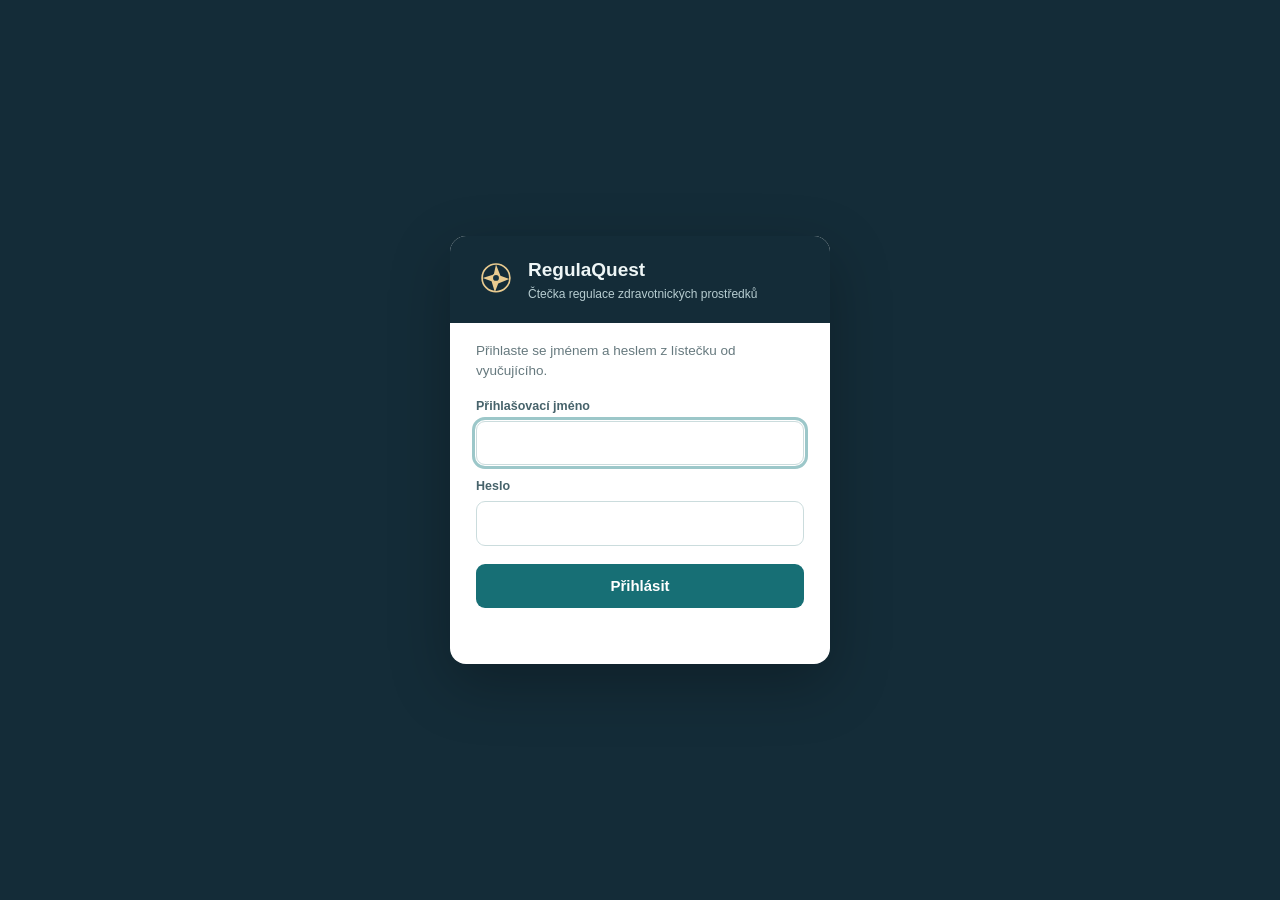
==== web/ctecka/index.html @ 38699feb "0.32.0: upozornění na telefonu, Pokrytí pro celou oblast Co-Authored-By: Claude Opus 5.5 <noreply@an" ====
<!doctype html>
<html lang="cs">
<head>
<meta charset="utf-8">
<meta name="viewport" content="width=device-width,initial-scale=1">
<meta name="robots" content="noindex">
<title>RegulaQuest · Čtečka regulace zdravotnických prostředků</title>
<link rel="icon" href="data:image/svg+xml,%3Csvg xmlns='http://www.w3.org/2000/svg' viewBox='0 0 36 36'%3E%3Crect width='36' height='36' rx='9' fill='%23142c38'/%3E%3Cpath d='M18 6L21.5 15L30 18L21 21.5L18 30L15 21.5L6 18L15 15Z' fill='%23E9CB90'/%3E%3C/svg%3E">
<link rel="stylesheet" href="sdilene/prihlaseni.css">
<link rel="stylesheet" href="sdilene/anotace.css?v=0.32.0">
<link rel="stylesheet" href="sdilene/snimky.css?v=0.32.0">
<link rel="stylesheet" href="reader.css?v=0.32.0">
</head>
<body>
<div id="app"><div class="rq-login"></div></div>

<template id="readerTpl">
<header class="top">
 <a class="brand" href="#/" aria-label="RegulaQuest – přehled">
  <svg width="30" height="30" viewBox="0 0 36 36" fill="none" aria-hidden="true"><circle cx="18" cy="17" r="12.5" stroke="#E9CB90" stroke-width="1.5"/><path d="M18 5L22 15L30 18L20 22L17 30L14 20L6 17L16 14Z" fill="#E9CB90"/><circle cx="18" cy="17" r="3.3" fill="#153240" stroke="#E9CB90" stroke-width="1.3"/></svg>
  <span><strong>RegulaQuest</strong><small>Čtečka regulace zdravotnických prostředků</small></span>
 </a>
 <form class="top-search" id="searchForm" role="search"><label class="sr" for="search">Hledat</label>
  <svg width="18" height="18" viewBox="0 0 24 24" fill="none" stroke="currentColor" stroke-width="2" stroke-linecap="round" stroke-linejoin="round" aria-hidden="true"><circle cx="11" cy="11" r="7"/><path d="m20 20-3.5-3.5"/></svg>
  <input id="search" type="search" placeholder="Hledat v textech a výkladech…" autocomplete="off"></form>
 <span class="user" id="userName"></span>
 <button class="top-btn" id="helpBtn" type="button" aria-expanded="false" title="Jak čtečka funguje">? Nápověda</button>
 <button class="top-btn" id="logoutBtn" type="button">Odhlásit</button>
</header>
<div class="draft-banner hidden" id="draftBanner" role="note">Pracovní náhled ze Studia: obsahuje i neověřené texty a neschválené návrhy. Není určeno studentům.</div>
<div class="mobile-note" id="mobileNote" role="note"><span><strong>Čtečka je určená hlavně pro počítač.</strong> Na telefonu funguje, ale texty se souvislostmi, tabulky a prezentace se lépe čtou na větší obrazovce.</span><button type="button" id="mobileOk">Rozumím</button></div>
<div class="layout" id="layout">
 <nav class="panel nav" id="panelNav" aria-label="Navigace">
  <div class="appnav">
   <a class="navb" title="Přehled" data-nav="home" href="#/"><svg width="18" height="18" viewBox="0 0 24 24" fill="none" stroke="currentColor" stroke-width="2" stroke-linecap="round" stroke-linejoin="round" aria-hidden="true"><path d="M3 11 12 4l9 7v9a1 1 0 0 1-1 1h-5v-6H9v6H4a1 1 0 0 1-1-1z"/></svg><span class="lbl">Přehled</span></a>
   <a class="navb" title="Dokumenty" data-nav="docs" href="#/dokumenty"><svg width="18" height="18" viewBox="0 0 24 24" fill="none" stroke="currentColor" stroke-width="2" stroke-linecap="round" stroke-linejoin="round" aria-hidden="true"><path d="M2 4h7a3 3 0 0 1 3 3v13a2 2 0 0 0-2-2H2zM22 4h-7a3 3 0 0 0-3 3v13a2 2 0 0 1 2-2h8z"/></svg><span class="lbl">Dokumenty</span></a>
   <a class="navb" title="Najít předpisy" data-nav="finder" href="#/najit"><svg width="18" height="18" viewBox="0 0 24 24" fill="none" stroke="currentColor" stroke-width="2" stroke-linecap="round" stroke-linejoin="round" aria-hidden="true"><circle cx="12" cy="12" r="9"/><path d="m15.5 8.5-2 5-5 2 2-5z"/></svg><span class="lbl">Najít předpisy</span></a>
   <a class="navb" title="Prezentace" data-nav="prlist" href="#/prezentace"><svg width="18" height="18" viewBox="0 0 24 24" fill="none" stroke="currentColor" stroke-width="2" stroke-linecap="round" stroke-linejoin="round" aria-hidden="true"><rect x="3" y="4" width="18" height="12" rx="1.5"/><path d="M12 16v4M8 20h8"/></svg><span class="lbl">Prezentace</span></a>
   <a class="navb" title="Trasy" data-nav="paths" href="#/trasy"><svg width="18" height="18" viewBox="0 0 24 24" fill="none" stroke="currentColor" stroke-width="2" stroke-linecap="round" stroke-linejoin="round" aria-hidden="true"><circle cx="6" cy="19" r="2"/><circle cx="18" cy="5" r="2"/><path d="M8 19h7a3 3 0 0 0 0-6H9a3 3 0 0 1 0-6h7"/></svg><span class="lbl">Trasy</span></a>
   <a class="navb" title="Řešené případy" data-nav="cases" href="#/pripady"><svg width="18" height="18" viewBox="0 0 24 24" fill="none" stroke="currentColor" stroke-width="2" stroke-linecap="round" stroke-linejoin="round" aria-hidden="true"><rect x="4" y="3" width="16" height="18" rx="2"/><path d="M8 8h8M8 12h5"/><path d="m9 16 2 2 4-4"/></svg><span class="lbl">Řešené případy</span></a>
   <a class="navb" title="Aktuality" data-nav="updates" href="#/aktuality"><svg width="18" height="18" viewBox="0 0 24 24" fill="none" stroke="currentColor" stroke-width="2" stroke-linecap="round" stroke-linejoin="round" aria-hidden="true"><path d="M4 5h13v14a2 2 0 0 0 2 2H6a2 2 0 0 1-2-2z"/><path d="M17 9h3v10a2 2 0 0 1-2 2M8 9h5M8 13h5M8 17h3"/></svg><span class="lbl">Aktuality</span><span class="cnt new" id="navUpd"></span></a>
   <a class="navb" title="Užitečné odkazy" data-nav="links" href="#/odkazy"><svg width="18" height="18" viewBox="0 0 24 24" fill="none" stroke="currentColor" stroke-width="2" stroke-linecap="round" stroke-linejoin="round" aria-hidden="true"><path d="M10 13a5 5 0 0 0 7.5.5l3-3a5 5 0 0 0-7-7l-1.7 1.7"/><path d="M14 11a5 5 0 0 0-7.5-.5l-3 3a5 5 0 0 0 7 7l1.7-1.7"/></svg><span class="lbl">Odkazy</span></a>
   <a class="navb" title="Pojmy" data-nav="terms" href="#/pojmy"><svg width="18" height="18" viewBox="0 0 24 24" fill="none" stroke="currentColor" stroke-width="2" stroke-linecap="round" stroke-linejoin="round" aria-hidden="true"><path d="M4 19.5A2.5 2.5 0 0 1 6.5 17H20V3H6.5A2.5 2.5 0 0 0 4 5.5z"/><path d="M8 7h8M8 11h6"/></svg><span class="lbl">Pojmy</span></a>
   <a class="navb" title="Záložky" data-nav="marks" href="#/zalozky"><svg width="18" height="18" viewBox="0 0 24 24" fill="none" stroke="currentColor" stroke-width="2" stroke-linecap="round" stroke-linejoin="round" aria-hidden="true"><path d="M6 3h12v18l-6-4-6 4z"/></svg><span class="lbl">Záložky</span><span class="cnt" id="navMarks"></span></a>
   <a class="navb" title="Co je nového" data-nav="news" href="#/novinky"><svg width="18" height="18" viewBox="0 0 24 24" fill="none" stroke="currentColor" stroke-width="2" stroke-linecap="round" stroke-linejoin="round" aria-hidden="true"><path d="M6 8a6 6 0 1 1 12 0c0 7 3 9 3 9H3s3-2 3-9"/><path d="M10 21a2 2 0 0 0 4 0"/></svg><span class="lbl">Co je nového</span><span class="cnt new hidden" id="navNews">nové</span></a>
   <div class="nav-k">Pomoc</div>
   <button class="navb" title="Značky a nápověda" type="button" id="navHelp"><svg width="18" height="18" viewBox="0 0 24 24" fill="none" stroke="currentColor" stroke-width="2" stroke-linecap="round" stroke-linejoin="round" aria-hidden="true"><circle cx="12" cy="12" r="9"/><path d="M9.5 9a2.5 2.5 0 1 1 3.5 2.3c-.6.3-1 .9-1 1.7M12 17h.01"/></svg><span class="lbl">Značky a nápověda</span></button>
   <div class="rail-tools">
    <button class="navb" type="button" id="railOutline" title="Zobrazit / skrýt osnovu"><svg width="18" height="18" viewBox="0 0 24 24" fill="none" stroke="currentColor" stroke-width="2" stroke-linecap="round" stroke-linejoin="round" aria-hidden="true"><path d="M8 6h13M8 12h13M8 18h13M3 6h.01M3 12h.01M3 18h.01"/></svg><span class="lbl">Osnova</span></button>
    <button class="navb" type="button" id="railOpen" title="Rozbalit navigaci s popisky" aria-expanded="false"><svg width="18" height="18" viewBox="0 0 24 24" fill="none" stroke="currentColor" stroke-width="2" stroke-linecap="round" stroke-linejoin="round" aria-hidden="true"><path d="m13 17 5-5-5-5M6 17l5-5-5-5"/></svg><span class="lbl">Sbalit navigaci</span></button>
   </div>
  </div>
 </nav>
 <aside class="panel outline" id="panelOutline" aria-label="Osnova dokumentu">
  <button type="button" class="ol-close" id="outlineClose" title="Skrýt osnovu" aria-label="Skrýt osnovu">«</button>
  <div class="nav-sub hidden" id="navDoc"></div>
  <div class="nav-sub hidden" id="navPath"></div>
 </aside>
 <main class="panel text" id="panelText" tabindex="-1"></main>
 <aside class="panel context" id="panelContext" aria-label="Souvislosti a výklad"></aside>
</div>
<nav class="tabbar" aria-label="Přepínání panelů">
 <button type="button" data-tab="nav">Menu</button>
 <button type="button" data-tab="text">Text</button>
 <button type="button" data-tab="context">Souvislosti <span class="tab-count" id="tabCount"></span></button>
</nav>
</template>

<script src="sdilene/supabase.js"></script>
<script src="sdilene/config.js"></script>
<script src="sdilene/prihlaseni.js"></script>
<script src="sdilene/anotace.js?v=0.32.0"></script>
<script src="sdilene/snimky.js?v=0.32.0"></script>
<script src="napoveda.js?v=0.32.0"></script>
<script src="reader.js?v=0.32.0"></script>
<script src="hledani.js?v=0.32.0"></script>
<script src="aktuality.js?v=0.32.0"></script>
<script src="pripady.js?v=0.32.0"></script>
<script src="odkazy.js?v=0.32.0"></script>
<script src="prezentace.js?v=0.32.0"></script>
</body>
</html>
---- web/ctecka/sdilene/prihlaseni.css ----
.rq-login{min-height:100vh;display:grid;place-items:center;background:#142c38;padding:20px;font-family:Inter,-apple-system,BlinkMacSystemFont,"Segoe UI",Roboto,sans-serif}
.rq-login-card{width:100%;max-width:380px;background:#fff;border-radius:16px;padding:28px 26px;box-shadow:0 20px 60px #0004;display:flex;flex-direction:column;gap:12px;color:#203843}
.rq-login-brand{display:flex;align-items:center;gap:12px;background:#142c38;margin:-28px -26px 6px;padding:20px 26px;border-radius:16px 16px 0 0;color:#eef6f6}
.rq-login-brand strong{display:block;font-size:19px}
.rq-login-brand span{display:block;font-size:12px;color:#b7cdd1}
.rq-login-sub{margin:0 0 4px;font-size:13.5px;color:#66797e}
.rq-login label{display:flex;flex-direction:column;gap:5px;font-size:12.5px;font-weight:700;color:#47636b}
.rq-login input{font:inherit;font-size:15px;font-weight:400;padding:10px 12px;border:1px solid #cbdcdd;border-radius:9px;color:#203843}
.rq-login input:focus{outline:3px solid #9cc7c9;outline-offset:1px}
.rq-login button{font:inherit;font-weight:700;margin-top:6px;padding:11px;border:0;border-radius:9px;background:#176f75;color:#fff;cursor:pointer}
.rq-login button:disabled{opacity:.6;cursor:wait}
.rq-login-msg{min-height:1.2em;margin:0;font-size:13px;color:#ab4848}
---- web/ctecka/sdilene/anotace.css ----
/* RegulaQuest – značky v textu (Studio i čtečka). Jedna barva pro poznámky, oranžová jen pro „pozor“. */
.rq-ico{display:inline-block;vertical-align:-3px;flex-shrink:0}
.rq-key{background:#fbedc6;box-shadow:0 0 0 1px #fbedc6;border-radius:2px}
.rq-anc{border-bottom:1.5px dotted #1d7d83;cursor:pointer}
.rq-anc.warn{border-bottom-color:#b5761c}
.rq-mk{display:inline-flex;align-items:center;justify-content:center;border:0;background:none;padding:0 1px;margin:0 1px;color:#1d7d83;cursor:pointer;vertical-align:super;line-height:1;font:inherit}
.rq-mk .rq-ico{width:13px;height:13px}
.rq-mk.warn{color:#b5761c}
.rq-mk:hover,.rq-anc:hover{color:#10595d;background:#e6f1f0}
.rq-pop{display:block;font-family:Inter,-apple-system,"Segoe UI",sans-serif;font-size:13.5px;line-height:1.55;text-indent:0;margin:8px 0 10px;padding:10px 13px;border:1px solid #c9dcdb;border-left:3px solid #1d7d83;border-radius:0;background:#f7fbfa;color:#2b4148}
.rq-pop.warn{border-left-color:#b5761c;background:#fdf8ee}
.rq-pop .rq-pop-h{display:flex;gap:6px;align-items:center;font-size:11.5px;font-weight:700;color:#4b6168;margin-bottom:3px}
.rq-flash{animation:rqflash 1.6s ease-out}
@keyframes rqflash{0%{background:#ffe08a}100%{background:transparent}}
mark{background:#d4e8fb;color:inherit;border-radius:2px;padding:0 1px;box-shadow:inset 0 -2px 0 #6f9fcf}
.rq-legend{display:flex;flex-wrap:wrap;gap:8px 18px;font-size:12.5px;color:#4b6168;align-items:center}
.rq-legend span{display:inline-flex;gap:6px;align-items:center}
mark .rq-key{background:transparent;box-shadow:none}
/* Vrstvy zvýraznění (0.10) – tlumené barvy, každá jen jeden význam */
.rq-hl{border-radius:2px}
.hl-key{background:#fbedc6;box-shadow:0 0 0 1px #fbedc6}
.hl-duty{background:#dcefe5;box-shadow:0 0 0 1px #dcefe5}
.hl-deadline{background:#e7e3f7;box-shadow:0 0 0 1px #e7e3f7}
.hl-exception{background:#f6e2dc;box-shadow:0 0 0 1px #f6e2dc}
.off-key .hl-key,.off-duty .hl-duty,.off-deadline .hl-deadline,.off-exception .hl-exception{background:none;box-shadow:none}
.rq-term{border-bottom:1px solid #a9bcc1;cursor:help}
.rq-term:hover{border-bottom-color:#1d7d83;color:#10595d}
.off-term .rq-term{border-bottom:0;cursor:inherit}
.off-term .rq-term:hover{color:inherit}
.rq-pop.term{border-left-color:#7b8f95;background:#f8fafa}
.rq-pop a{color:#10595d}
.layer-bar{display:flex;flex-wrap:wrap;align-items:center;gap:6px;margin:4px 0 14px;font-family:Inter,-apple-system,"Segoe UI",sans-serif}
.layer-bar .lb-label{font-size:12px;color:#5b6f75;margin-right:2px}
.layer-bar .lb{display:inline-flex;align-items:center;gap:6px;border:1px solid #d5e0e1;background:#fff;border-radius:999px;padding:4px 10px;font:600 12px/1.2 inherit;color:#3f565d;cursor:pointer}
.layer-bar .lb small{color:#5b6f75;font-weight:600}
.layer-bar .lb[aria-pressed="false"]{color:#5b6f75;background:#f6f8f8}
.layer-bar .lb .sw{width:12px;height:12px;border-radius:3px;display:inline-block}
.lb-key .sw{background:#f3d98c}.lb-duty .sw{background:#a9d8bf}.lb-deadline .sw{background:#c3b8ec}.lb-exception .sw{background:#ecb9aa}
.lb-term .sw{height:0;border-bottom:2px solid #a9bcc1;border-radius:0}
.layer-bar .lb[aria-pressed="false"] .sw{opacity:.35}
mark .rq-hl{background:transparent;box-shadow:none}
.rq-term:has(.rq-anc){border-bottom:0}
.rq-anc.link{border-bottom:1.5px solid #9fcfcb}
.rq-anc.link:hover{border-bottom-color:#1d7d83}
.rq-pop .lk{display:block;padding:4px 0;color:#10595d;text-decoration:none}
.rq-pop .lk small{color:#5b6f75;margin-left:6px}
.rq-pop .lk:hover strong{text-decoration:underline}
.rq-pop .why{display:block;font-size:12.5px;color:#4f646a;margin:0 0 6px}
.rq-pop .tw{margin-left:auto;font-weight:600;color:#3f6f73}
.rq-pop .rq-pop-h .tm-edit{margin-left:auto}
.rq-mk.multi{gap:1px;background:#eef6f5;border-radius:8px;padding:0 4px 0 3px}
.rq-mk.multi.warn{background:#fbf1e2}
.rq-mk.multi b{font:700 10px/1 Inter,-apple-system,sans-serif;margin-left:2px}
.rq-mk.multi .rq-ico{width:11px;height:11px}
.layer-bar .lb .sw .rq-ico{width:12px;height:12px;color:#1d7d83}
.layer-bar .lb-warning .sw .rq-ico{color:#b5761c}
.lb-note .sw,.lb-warning .sw,.lb-link .sw{width:auto;height:auto;background:none}
.rq-pop .grp{display:block;padding:6px 0;border-top:1px solid #dfe9e8}
.rq-pop .grp:first-of-type{border-top:0;padding-top:0}
.layer-bar .lb .sw{display:inline-flex;align-items:center;justify-content:center}
.layer-bar .lb .sw .rq-ico{vertical-align:0;display:block}
.rq-mk .rq-ico{vertical-align:0}
/* Zaměření z bočního panelu (0.14): jedna položka výrazně, ostatní ztlumené */
.focus-mode .rq-hl:not(.rq-focus){background:none!important;box-shadow:none!important}
.focus-mode .rq-anc:not(.rq-focus){border-bottom-color:transparent!important}
.focus-mode .rq-mk:not(.rq-focus){opacity:.18}
.focus-mode .rq-term{border-bottom-color:transparent}
.rq-focus.rq-hl,.rq-focus.rq-anc{box-shadow:0 0 0 2px #16313c!important;border-radius:3px}
.rq-focus.rq-anc{background:#e2f0ee;border-bottom-color:transparent!important}
.rq-focus.rq-anc.warn{background:#fbeedb}
.rq-focus.hl-key{background:#fbedc6!important}.rq-focus.hl-duty{background:#dcefe5!important}
.rq-focus.hl-deadline{background:#e7e3f7!important}.rq-focus.hl-exception{background:#f6e2dc!important}
.rq-mk.rq-focus{color:#16313c;opacity:1}
.focus-chip{display:flex;flex-wrap:wrap;align-items:center;gap:8px;margin:0 0 12px;padding:7px 10px;border-radius:9px;background:#16313c;color:#e9f1f2;font:500 12.5px/1.3 Inter,-apple-system,"Segoe UI",sans-serif}
.focus-chip strong{display:inline-flex;align-items:center;gap:5px;font-weight:650;color:#fff}
.focus-chip .rq-ico{width:14px;height:14px}
.focus-chip button{margin-left:auto;border:1px solid #4d6c76;background:#234653;color:#fff;border-radius:7px;padding:4px 9px;font:600 12px inherit;cursor:pointer}
[data-focus]{cursor:pointer}
[data-focus].focused{outline:2px solid #16313c;outline-offset:1px}
---- web/ctecka/sdilene/snimky.css ----
/* RegulaQuest – šablona snímků (styl aplikace). Velikosti v jednotkách šířky snímku (cqw), takže se snímek škáluje. */
.sl-wrap{container-type:inline-size;width:100%}
.sl{--k:1;--navy:#142c38;--ink:#203843;--muted:#5b6f75;--line:#dde6e6;--teal:#176f75;--gold:#d5a654;
  position:relative;width:100%;aspect-ratio:16/9;background:#fff;color:var(--ink);overflow:hidden;border-radius:1cqw;
  font-family:Inter,-apple-system,BlinkMacSystemFont,"Segoe UI",Roboto,sans-serif;box-shadow:0 .3cqw 1.6cqw rgba(20,44,56,.12)}
.sl-in{position:absolute;inset:3.2cqw 4.4cqw 4.2cqw;display:flex;flex-direction:column;overflow:hidden;font-size:calc(1.42cqw*var(--k));line-height:1.38}
.sl p{margin:0 0 .45em}.sl p:last-child{margin-bottom:0}
.sl ul{margin:.1em 0 .45em;padding-left:1.25em}.sl li{margin:.12em 0}
.sl strong,.sl .sl-b{font-weight:700}
.sl-head{display:flex;justify-content:space-between;align-items:center;min-height:1.9cqw;margin-bottom:.6cqw}
.sl-badge{background:var(--gold);color:#3d2a05;font-weight:800;font-size:calc(.95cqw*var(--k));letter-spacing:.12em;text-transform:uppercase;border-radius:2cqw;padding:.3cqw 1cqw}
.sl-kicker{color:var(--teal);font-weight:800;font-size:calc(.95cqw*var(--k));letter-spacing:.14em;text-transform:uppercase}
.sl-L-content .sl-title{font-size:calc(2.9cqw*var(--k));line-height:1.15;margin:0 0 1.6cqw;color:#16313c;font-weight:800;letter-spacing:-.02em}
.sl-body{display:flex;flex-direction:column;gap:1.1cqw;flex:1;min-height:0}
.sl-text.sl-lead{font-size:1.18em;background:#f4f8f7;border-radius:.8cqw;padding:1.1cqw 1.5cqw}
.sl-text.sl-bar,.sl-text.sl-question{background:#f4f8f7;border-radius:.8cqw;padding:.7cqw 1.4cqw}
.sl-text.sl-question{font-weight:700;font-size:1.12em}
.sl-text.sl-question::before{content:"?";display:inline-grid;place-items:center;width:1.5em;height:1.5em;border-radius:50%;background:var(--tone);color:#fff;font-size:.8em;margin-right:.7em;vertical-align:.1em}
.sl-text.sl-question p{display:inline}
.sl-cards{display:grid;gap:1.1cqw}
.sl-cards.n1{grid-template-columns:1fr}.sl-cards.n2{grid-template-columns:1fr 1fr}.sl-cards.n3{grid-template-columns:repeat(3,1fr)}.sl-cards.n4{grid-template-columns:repeat(4,1fr)}.sl-cards.n5{grid-template-columns:repeat(5,1fr)}.sl-cards.n6{grid-template-columns:repeat(6,1fr)}.sl-cards.n5 .sl-card,.sl-cards.n6 .sl-card{padding:.9cqw 1cqw}
.sl-card{background:var(--tint);border-radius:.8cqw;padding:1.1cqw 1.3cqw;min-width:0}
.sl-ch{color:var(--tone);font-weight:800;font-size:.86em;letter-spacing:.06em;text-transform:uppercase;margin-bottom:.45em}
.sl-cb{font-size:.95em}
.sl-tablewrap{overflow:hidden;border-radius:.8cqw;border:1px solid var(--line)}
.sl-table{width:100%;border-collapse:collapse;font-size:.88em}
.sl-table th{background:#16313c;color:#fff;text-align:left;font-weight:700;padding:.55em .8em}
.sl-table td{padding:.45em .8em;border-top:1px solid var(--line);vertical-align:top}
.sl-table tr:nth-child(even) td{background:#f7faf9}
.sl-key{margin-top:auto;background:#e6f1f0;border-radius:.8cqw;padding:.9cqw 1.4cqw;font-weight:700;color:#16313c}
.sl-key span{display:block;color:var(--teal);font-size:.68em;letter-spacing:.14em;text-transform:uppercase;font-weight:800;margin-bottom:.2em}
.sl-body+.sl-key{margin-top:1.2cqw}
.sl-fig{margin:0;flex:1;min-height:0;display:flex;flex-direction:column;align-items:center}
.sl-fig img{max-width:100%;max-height:100%;object-fit:contain;flex:1;min-height:0}
.sl-fig figcaption{font-size:.8em;color:var(--muted);margin-top:.4em}
.sl-missing{flex:1;width:100%;display:grid;place-items:center;border:2px dashed var(--line);border-radius:.8cqw;color:var(--muted);font-size:.85em;padding:1em;text-align:center}
.sl-foot{position:absolute;left:4.4cqw;right:4.4cqw;bottom:1.4cqw;display:flex;justify-content:space-between;font-size:.85cqw;color:#8a9a9e}
/* titulní a oddílový snímek */
.sl.sl-L-title{background:linear-gradient(135deg,#142c38 0%,#1c3d4b 100%);color:#fff}
.sl.sl-L-title .sl-in{justify-content:center;inset:5cqw 7cqw}
.sl.sl-L-title .sl-brand{position:absolute;top:0;left:0;display:flex;align-items:center;gap:.8cqw;font-weight:800;font-size:1.3cqw;color:#fff}
.sl.sl-L-title .sl-brand svg{width:2.6cqw;height:2.6cqw}
.sl.sl-L-title .sl-kicker,.sl.sl-L-section .sl-kicker{color:#E9CB90;margin-bottom:1.2cqw;font-size:1.1cqw}
.sl.sl-L-title .sl-title{font-size:calc(4.2cqw*var(--k));line-height:1.1;margin:0;color:#fff;font-weight:800;letter-spacing:-.02em}
.sl.sl-L-title .sl-sub,.sl.sl-L-section .sl-sub{margin-top:2cqw;font-size:1.6cqw;color:#c6d8da}
.sl.sl-L-section{background:#16313c;color:#fff}
.sl.sl-L-section .sl-in{justify-content:center}
.sl.sl-L-section .sl-title{font-size:calc(3.6cqw*var(--k));margin:0;color:#fff;font-weight:800}
/* barevné tóny */
.sl .tone-neutral{--tone:#566a70;--tint:#f3f6f6}.sl .tone-navy{--tone:#16313c;--tint:#eef2f4}.sl .tone-blue{--tone:#2f5f8f;--tint:#edf2f8}
.sl .tone-teal{--tone:#176f75;--tint:#e8f3f2}.sl .tone-green{--tone:#2b7a4b;--tint:#ecf6ef}.sl .tone-gold{--tone:#a8741c;--tint:#fbf4e6}.sl .tone-red{--tone:#a5443b;--tint:#fbefed}
/* odkazy */
.sl .sl-link.sl-go{cursor:pointer;text-decoration:underline;text-decoration-color:rgba(23,111,117,.45);text-decoration-thickness:.12em;text-underline-offset:.18em}
.sl .sl-card.sl-go,.sl .sl-text.sl-go,.sl .sl-key.sl-go,.sl tr.sl-go{text-decoration:none;outline:.15cqw solid rgba(23,111,117,.35);outline-offset:-.15cqw}
.sl .sl-card.sl-go:hover,.sl .sl-text.sl-go:hover,.sl .sl-key.sl-go:hover,.sl tr.sl-go:hover{outline-color:#176f75;background-color:#e6f1f0}
.sl .sl-go:hover{text-decoration-color:#176f75}
.sl .sl-card.sl-go .sl-ch::after,.sl .sl-text.sl-go>p:first-child::after{content:" ↗";color:#176f75}
.sl-over::after{content:"Obsah se nevejde – zkraťte text";position:absolute;right:1cqw;top:1cqw;background:#a5443b;color:#fff;font-size:.9cqw;border-radius:.5cqw;padding:.2cqw .6cqw}
---- web/ctecka/reader.css ----
:root{--read:46rem}
:root{
 --navy:#142c38;--ink:#203843;--muted:#566a70;--line:#dde6e6;--bg:#f4f7f6;--paper:#fff;
 --teal:#176f75;--teal-soft:#e6f1f0;--gold:#d5a654;--gold-soft:#fbf4e6;--warn:#a5651b;--warn-soft:#fdf1e2;
 --serif:Charter,"Iowan Old Style",Georgia,"Times New Roman",serif;
 --sans:Inter,-apple-system,BlinkMacSystemFont,"Segoe UI",Roboto,sans-serif;
 --top:60px;
}
*{box-sizing:border-box}
html{font-size:15px}
body{margin:0;background:var(--bg);color:var(--ink);font-family:var(--sans);line-height:1.5}
a{color:var(--teal)}
button,input,select{font:inherit;color:inherit}
:focus-visible{outline:3px solid #9cc7c9;outline-offset:2px}
.hidden{display:none!important}
.sr{position:absolute;width:1px;height:1px;overflow:hidden;clip:rect(0 0 0 0)}

/* Top bar */
.top{position:sticky;top:0;z-index:5;height:var(--top);background:var(--navy);color:#eef6f6;display:flex;align-items:center;gap:16px;padding:0 20px}
.brand{display:flex;align-items:center;gap:10px;color:inherit;text-decoration:none}
.brand span{display:flex;flex-direction:column;line-height:1.15}
.brand strong{font-size:18px;letter-spacing:-.3px}
.brand small{font-size:11px;color:#b7cdd1}
.top-grow{flex:1}
.doc-switch select{background:#234653;color:#fff;border:1px solid #4d6c76;border-radius:9px;padding:7px 10px;max-width:46vw}
.draft-banner{background:var(--warn-soft);color:var(--warn);border-bottom:1px solid #efd2ad;padding:8px 20px;font-size:13px;font-weight:600}

/* Three panels */
.layout{display:grid;grid-template-columns:minmax(230px,300px) minmax(0,1fr) minmax(260px,340px);height:calc(100vh - var(--top))}
body.has-banner .layout{height:calc(100vh - var(--top) - 37px)}
.panel{overflow-y:auto;min-width:0}
.nav{background:#edf2f1;border-right:1px solid var(--line);display:flex;flex-direction:column}
.text{background:var(--paper);padding:34px clamp(20px,4vw,56px) 60px}
.context{background:#f8faf9;border-left:1px solid var(--line);padding:22px 18px 40px}
.tabbar{display:none}

/* Navigation */
.search-box{padding:14px 14px 10px;position:sticky;top:0;background:#edf2f1;z-index:1}
.search-box input{width:100%;padding:9px 12px;border:1px solid #cfdcdd;border-radius:10px;background:#fff}
.nav-body{padding:2px 8px 30px}
.nav-group{font-size:10.5px;letter-spacing:1.4px;font-weight:800;color:#73878b;text-transform:uppercase;padding:14px 10px 6px}
.tree{list-style:none;margin:0;padding:0}
.tree .tree{padding-left:14px}
.node{display:flex;align-items:flex-start;gap:2px}
.caret{flex:0 0 22px;height:26px;border:0;background:none;color:#7d9196;padding:0;font-size:10px;cursor:pointer;border-radius:6px}
.caret:hover{background:#dde9e7}
.caret-space{flex:0 0 22px}
.node a{flex:1;display:block;padding:4px 8px;border-radius:7px;color:#36525a;text-decoration:none;font-size:13.5px;line-height:1.35}
.node a:hover{background:#dde9e7}
.node a.current{background:var(--teal);color:#fff}
.node a .h{display:block;font-size:12px;color:#71868b}
.node a.current .h{color:#d6ecea}
.node a.locked{color:#5b6f75}
.dot{display:inline-block;width:6px;height:6px;border-radius:50%;background:var(--gold);margin-left:6px;vertical-align:middle}
.results-head{font-size:12px;color:var(--muted);padding:6px 10px 8px}
.result{display:block;padding:9px 10px;border-radius:9px;text-decoration:none;color:var(--ink);font-size:13px}
.result:hover{background:#dde9e7}
.result strong{display:block}
.result small{display:block;color:var(--muted);font-size:12px;margin-top:2px}
mark{background:#d4e8fb;color:inherit;border-radius:3px;padding:0 1px;box-shadow:inset 0 -2px 0 #6f9fcf}

/* Reading area */
.crumbs{font-size:12.5px;color:var(--muted);margin-bottom:6px}
.crumbs a{color:var(--muted);text-decoration:none}
.crumbs a:hover{color:var(--teal);text-decoration:underline}
.title-row{display:flex;gap:12px;align-items:flex-start;justify-content:space-between}
h1{font-size:28px;letter-spacing:-.6px;line-height:1.2;margin:0 0 4px}
h1 .heading{display:block;font-size:18px;font-weight:600;color:#4a6168;letter-spacing:-.2px;margin-top:4px}
.lang-btn{flex:0 0 auto;border:1px solid #cfdcdd;background:#fff;border-radius:20px;padding:5px 12px;font-size:12px;font-weight:700;color:var(--teal);text-decoration:none}
.lang-btn:hover{background:var(--teal-soft)}
.chip{display:inline-block;font-size:11px;font-weight:700;border-radius:20px;padding:2px 9px;background:var(--teal-soft);color:var(--teal)}
.chip.warn{background:var(--warn-soft);color:var(--warn)}
.legal{font-family:var(--serif);font-size:17.5px;line-height:1.72;max-width:var(--read);margin-top:22px}
.legal p{margin:0 0 .85em}
.legal .ln{display:block;padding-left:calc(var(--lvl,0) * 1.4em)}.ln.hang{padding-left:calc(var(--lvl,0) * 1.4em + 1.4em);text-indent:-1.4em}
.legal .sub{font-family:var(--sans);font-size:13px;font-weight:700;letter-spacing:.6px;color:#4a6168;margin:1.4em 0 .6em}
.rich{margin:0 0 .85em}.rich p{margin:0 0 .7em}.rich p.hang{padding-left:1.3em;text-indent:-1.3em}
.fig{margin:1.2em 0;font-family:var(--sans)}
.fig img{max-width:100%;border:1px solid var(--line);border-radius:8px;background:#fff;min-height:40px}
.fig figcaption{font-size:12.5px;color:var(--muted);margin-top:6px}
.user{font-size:12px;color:#b7cdd1;white-space:nowrap}
.logout{background:#234653;color:#fff;border:1px solid #4d6c76;border-radius:9px;padding:7px 10px;font-size:12px;font-weight:700}
.tbl{margin:1.2em 0;font-family:var(--sans);font-size:13.5px;line-height:1.45}
.tbl figcaption{font-weight:700;margin-bottom:6px}
.tbl-wrap{overflow-x:auto;border:1px solid var(--line);border-radius:10px}
.tbl table{border-collapse:collapse;min-width:100%}
.tbl th,.tbl td{border:1px solid var(--line);padding:7px 10px;vertical-align:top}
.tbl th{background:#eef4f3;font-weight:700}
.al-center{text-align:center}.al-right{text-align:right}
.tbl-notes{font-size:12.5px;color:var(--muted);margin-top:6px}
.pdfpage{display:inline-block;font-family:var(--sans);font-size:11px;color:#8a9a9e;border:1px solid var(--line);border-radius:5px;padding:0 6px;margin:6px 0}
.subparts{margin:26px 0 0;max-width:var(--read)}
.subparts h2,.block-title{font-size:12px;letter-spacing:1.3px;text-transform:uppercase;color:#73878b;margin:0 0 10px}
.chips{display:flex;flex-wrap:wrap;gap:6px}
.chips a{border:1px solid #cfdcdd;border-radius:8px;padding:4px 10px;font-size:13px;text-decoration:none;color:#36525a;background:#fff}
.chips a:hover{border-color:var(--teal);color:var(--teal)}
.topic{border-radius:20px;padding:3px 11px;font-size:12.5px;background:var(--teal-soft);color:var(--teal)}
.part{border-top:1px solid var(--line);padding-top:16px;margin-top:18px;max-width:var(--read)}
.part h3{font-size:14px;margin:0;font-family:var(--sans)}
.part h3 a{text-decoration:none}
.part .legal{margin-top:8px}
.note{background:var(--gold-soft);border:1px solid #efdfbd;border-radius:12px;padding:12px 15px;font-size:13.5px;color:#6d5525;max-width:var(--read);margin-top:20px}
.source{margin-top:34px;padding-top:14px;border-top:1px solid var(--line);font-size:12.5px;color:var(--muted);max-width:var(--read)}
.pager{display:flex;justify-content:space-between;gap:10px;margin-top:26px;max-width:var(--read)}
.pager a{flex:1;border:1px solid var(--line);border-radius:10px;padding:10px 13px;text-decoration:none;color:var(--ink);font-size:13px;background:#fbfcfc}
.pager a:hover{border-color:var(--teal)}
.pager a small{display:block;color:var(--muted);font-size:11px}
.pager a.next{text-align:right}

/* Home */
.hero{max-width:760px}
.hero .kicker{font-size:11px;letter-spacing:1.6px;font-weight:800;color:var(--teal);text-transform:uppercase}
.hero h1{font-size:31px;margin:8px 0 10px}
.hero p{color:#4d6269;font-size:15.5px}
.cards{display:grid;grid-template-columns:repeat(auto-fill,minmax(220px,1fr));gap:12px;margin:22px 0}
.card{display:block;border:1px solid var(--line);border-radius:14px;padding:16px;text-decoration:none;color:var(--ink);background:#fff}
.card:hover{border-color:var(--teal);box-shadow:0 4px 16px #16343a10}
.card strong{font-size:16px}
.card span{display:block;font-size:13px;color:var(--muted);margin-top:3px}
.card em{display:block;font-style:normal;font-size:12px;color:var(--teal);font-weight:700;margin-top:10px}
.list-plain{list-style:none;padding:0;margin:0}
.list-plain li{border-top:1px solid var(--line)}
.list-plain a{display:block;padding:10px 2px;text-decoration:none;color:var(--ink)}
.list-plain a small{display:block;color:var(--muted)}

/* Context */
.ctx-title{font-size:11px;letter-spacing:1.5px;font-weight:800;color:#73878b;text-transform:uppercase;margin:0 0 12px}
.ctx-section{margin-bottom:22px}
.ctx-section h3{font-size:13.5px;margin:0 0 8px;display:flex;align-items:center;gap:7px}
.count{font-size:11px;background:#e3ecea;border-radius:10px;padding:0 7px;color:#4a6168}
.ctx-card{background:#fff;border:1px solid var(--line);border-radius:12px;padding:12px 13px;margin-bottom:9px;font-size:13.5px}
.ctx-card.warning{border-left:4px solid var(--gold)}
.ctx-card .meta{display:flex;justify-content:space-between;gap:8px;font-size:11.5px;color:var(--muted);margin-bottom:5px}
.ctx-card .body p{margin:0 0 .6em}
.ctx-card .body p:last-child{margin:0}
.ctx-link{display:block;text-decoration:none;color:var(--ink)}
.ctx-link strong{display:block;color:var(--teal);font-size:13.5px}
.ctx-link small{display:block;color:var(--muted);font-size:12px}
.ctx-card .why{margin-top:7px;font-size:12.5px;color:#4f646a}
.ctx-empty{font-size:13px;color:var(--muted);background:#fff;border:1px dashed #cfdcdd;border-radius:12px;padding:14px}
.disclaimer{font-size:12px;color:var(--muted);border-top:1px solid var(--line);padding-top:12px;margin-top:20px}
.error{max-width:620px;margin:60px auto;background:#fff;border:1px solid var(--line);border-radius:14px;padding:24px}

/* Tablet: context below text */
@media (max-width:1180px){
 .layout{grid-template-columns:minmax(220px,280px) minmax(0,1fr)}
 .text{grid-column:2;grid-row:1}
 .context{grid-column:2;grid-row:2;border-left:0;border-top:1px solid var(--line)}
 .layout{height:auto;min-height:calc(100vh - var(--top))}
 .nav{position:sticky;top:var(--top);height:calc(100vh - var(--top));grid-row:1 / span 2}
 .panel.text,.panel.context{overflow:visible}
}
/* Phone: one panel at a time + bottom tabs */
@media (max-width:760px){
 html{font-size:15px}
 .top{padding:0 12px;gap:10px}
 .brand small{display:none}
 .user{display:none}
 .layout{display:block;height:auto;padding-bottom:62px}
 .nav{position:static;height:auto;border:0}
 .panel{display:none}
 body[data-tab="nav"] .nav,body[data-tab="text"] .text,body[data-tab="context"] .context{display:block}
 .text{padding:22px 18px 40px}
 .context{padding:18px 14px 30px}
 .legal{font-size:17px}
 h1{font-size:24px}
 .tabbar{display:flex;position:fixed;bottom:0;left:0;right:0;z-index:6;background:#fff;border-top:1px solid var(--line);padding:6px 6px calc(6px + env(safe-area-inset-bottom))}
 .tabbar button{flex:1;border:0;background:none;padding:9px 4px;border-radius:10px;font-weight:700;font-size:13.5px;color:#5c7176}
 .tabbar button.active{background:var(--teal-soft);color:var(--teal)}
 .tab-count:not(:empty){background:var(--teal);color:#fff;border-radius:10px;padding:0 6px;font-size:11px;margin-left:3px}
}
@media print{.top,.nav,.context,.tabbar,.pager{display:none!important}.layout{display:block;height:auto}.text{padding:0}}

/* Značky a legenda (0.9) */
.legend-btn{background:transparent;color:#e6eef0;border:1px solid #4d6c76;border-radius:9px;padding:7px 10px;font-size:12px;font-weight:700;cursor:pointer}
.legend-btn[aria-expanded="true"]{background:#234653}
.legend-panel{background:#fff;border-bottom:1px solid var(--line);padding:10px 18px}
.legend-panel .rq-ico{width:14px;height:14px;color:#1d7d83}
.tree .marks{display:inline-flex;gap:2px;margin-left:6px;vertical-align:-2px}
.tree .m{display:inline-flex;color:#5b6f75}
.tree .m .rq-ico{width:12px;height:12px}
.tree .m-key{color:#b8902a}.tree .m-warning{color:#b5761c}.tree .m-guidance{color:#1d7d83}
.ctx-card .meta .k{display:inline-flex;align-items:center;gap:5px}
.ctx-card .meta .rq-ico{width:14px;height:14px;color:#1d7d83}
.ctx-card.warning .meta .rq-ico{color:#b5761c}
.anchor-q{display:block;width:100%;text-align:left;border:0;background:#f6f4ee;border-radius:6px;padding:5px 8px;margin:0 0 6px;font:inherit;font-size:12.5px;font-style:italic;color:#4b6168;cursor:pointer}
.anchor-q:hover{background:#efe7cf}
.ctx-card.warning{border-left-color:#b5761c}

/* Pohled role (0.15) */
.role-pick{display:flex;align-items:center;gap:6px;margin-top:8px;font-size:12px;color:#5b6f75}
.role-pick select{flex:1;border:1px solid #cfdcde;border-radius:8px;padding:6px 8px;font:inherit;font-size:12.5px;background:#fff;color:#21414a}
.tree a.role-dim{opacity:.55}
.nav-empty{padding:14px 6px;font-size:13px;color:#5b6f75}
.roles-row{display:flex;flex-wrap:wrap;align-items:center;gap:6px;margin:4px 0 14px;font-size:12px;color:#5b6f75}
.role-chip{border:1px solid #cfdcde;border-radius:999px;padding:2px 9px;background:#f6f9f9;color:#34525a;font-weight:600}
.role-chip.on{background:#16313c;border-color:#16313c;color:#fff}
.roles-row small{color:#5b6f75}

/* Trasy (0.17) */
.nav-mode{display:flex;gap:4px;margin:0 0 10px;background:#e3eaea;border-radius:10px;padding:3px}
.nav-mode button{flex:1;border:0;background:none;border-radius:8px;padding:6px;font:700 12.5px/1 inherit;color:#4b6168;cursor:pointer}
.nav-mode button[aria-selected="true"]{background:#fff;color:#16313c;box-shadow:0 1px 3px rgba(0,0,0,.08)}
.path-card{display:block;padding:10px 11px;margin:6px 0;border-radius:10px;background:#fff;border:1px solid #dbe5e5;text-decoration:none;color:#1d3a43}
.path-card.current{border-color:#1d7d83}
.path-card strong{display:block;font-size:13.5px}.path-card span{display:block;font-size:11.5px;color:#5b6f75;margin:3px 0 6px}
.pbar{display:block;height:4px;border-radius:4px;background:#e3eaea;overflow:hidden}.pbar b{display:block;height:100%;background:#1d7d83}
.path-steps,.path-overview{margin:4px 0 10px;padding-left:22px;font-size:12.5px;line-height:1.45}
.path-steps li,.path-overview li{margin:4px 0}
.path-steps li a,.path-overview li a{color:#2c4950;text-decoration:none}
.path-steps li.current a{font-weight:800;color:#10595d}
.path-steps li.done::marker,.path-overview li.done::marker{color:#1d7d83;font-weight:800}
.path-steps li.done a::after,.path-overview li.done a::after{content:' ✓';color:#1d7d83}
.path-box{background:#f3f8f7;border:1px solid #d3e6e3;border-radius:14px;padding:14px 16px;margin:0 0 22px;font-family:Inter,-apple-system,"Segoe UI",sans-serif}
.pb-top{display:flex;justify-content:space-between;gap:10px;font-size:12px;color:#5b6f75}
.pb-title{font-weight:800;color:#10595d;text-decoration:none}
.pb-dots{display:flex;gap:5px;margin:9px 0 2px;flex-wrap:wrap}
.pb-dots a{width:22px;height:6px;border-radius:4px;background:#d3e1e0}
.pb-dots a.done{background:#8cc5bf}.pb-dots a.on{background:#16313c}
.path-box h2{font-size:18px;margin:10px 0 2px;color:#16313c}
.pb-note{font-size:14px;line-height:1.6;color:#2d454c;margin-top:6px}
.path-intro .pb-note{font-size:15px;margin:0 0 12px}
.path-overview{font-size:14px}
.card.path{border-color:#bcdcd8}

/* ===== 0.21 – nové rozložení: hlavní navigace vlevo, stránky Přehled / Dokumenty / Trasy / Pojmy / Záložky / Co je nového ===== */
.top{gap:14px}
.top-search{flex:1;max-width:520px;margin-left:12px;display:flex;align-items:center;gap:8px;background:#21404c;border:1px solid #3f5f6a;border-radius:10px;padding:0 12px;height:38px;color:#b4cbd0}
.top-search input{flex:1;border:0;background:transparent;color:#fff;font-size:13.5px;outline:0;min-width:0}
.top-search input::placeholder{color:#a7bec3}
.top-search:focus-within{border-color:#8fc3c3}
.user{margin-left:auto}
.top-btn{background:#234653;color:#fff;border:1px solid #4d6c76;border-radius:9px;padding:8px 11px;font-size:12px;font-weight:700;cursor:pointer;white-space:nowrap}
.top-btn:hover{background:#2b5463}
.layout{grid-template-columns:250px minmax(0,1fr) minmax(280px,340px)}
body.no-ctx .layout{grid-template-columns:250px minmax(0,1fr)}
body.no-ctx .context{display:none}
.appnav{padding:14px 10px 30px;display:flex;flex-direction:column;gap:1px}
.navb{display:flex;align-items:center;gap:11px;width:100%;text-align:left;border:0;background:transparent;border-radius:10px;padding:9px 12px;font-weight:650;font-size:14px;color:#3e5961;text-decoration:none;cursor:pointer;min-height:42px}
.navb:hover{background:#dceae8}
.navb.on{background:#d9e9e6;color:#10595d}
.navb svg{flex:0 0 auto}
.navb .cnt{margin-left:auto;background:#176f75;color:#fff;border-radius:10px;font-size:10.5px;padding:1px 7px;font-weight:700}
.navb .cnt:empty{display:none}
.navb .cnt.new{background:#d5a654;color:#3d2a05}
.nav-k{font-size:10px;letter-spacing:1.5px;font-weight:800;color:#566a70;padding:16px 12px 6px;text-transform:uppercase}
.nav-sub{margin:2px 0 8px 10px;padding:4px 0 4px 8px;border-left:2px solid #d3e1e0}
.nav-sub .nav-group{padding:10px 8px 4px}
.nd-head{display:flex;align-items:center;justify-content:space-between;gap:8px;padding:4px 6px 6px}
.nd-title{font-weight:800;font-size:13px;color:#16313c;text-decoration:none;line-height:1.3}
.nd-title:hover{color:var(--teal)}
.langs{display:inline-flex;background:#e3eaea;border-radius:8px;padding:3px;gap:2px;flex:0 0 auto}
.lang{border:0;background:none;border-radius:6px;padding:5px 9px;font-weight:800;font-size:11px;color:#4b6168;cursor:pointer;text-decoration:none;line-height:1}
.lang.on{background:#fff;color:#16313c;box-shadow:0 1px 3px rgba(0,0,0,.1)}
.nav-sub .role-pick{margin:4px 6px 4px}
.newb{display:inline-block;font-size:9.5px;font-weight:800;letter-spacing:.4px;background:#fdf0d5;color:#7a4f0e;border-radius:5px;padding:1px 5px;margin-left:6px;vertical-align:1px}
.node a.current .newb{background:#f3d98c;color:#3d2a05}
.path-steps{margin:2px 0 6px;padding-left:24px;font-size:12.5px;line-height:1.45}
.path-steps li{margin:5px 0}.path-steps a{color:#2c4950;text-decoration:none}
.path-steps li.current a{font-weight:800;color:#10595d}
.path-steps li.done a::after{content:' ✓';color:#176f75}
/* stránky */
.eyebrow{font-size:10.5px;letter-spacing:1.6px;font-weight:800;color:var(--teal);text-transform:uppercase}
.text h1{margin-top:6px}
.lead{font-size:15px;color:#3d565d;max-width:780px;line-height:1.55;margin:4px 0 0}
.home,.text>.eyebrow{max-width:1180px}
.status{display:inline-flex;align-items:center;gap:8px;flex-wrap:wrap;background:#f6faf9;border:1px solid #dfe8e8;border-radius:12px;padding:9px 14px;font-size:13.5px;color:#2d454c;margin:18px 0 6px}
.status a{font-weight:700}
.sdot{width:8px;height:8px;border-radius:50%;background:#2f9a72;flex:0 0 auto}
.grid2{display:grid;grid-template-columns:repeat(2,minmax(0,1fr));gap:14px;margin:18px 0 4px;max-width:1180px}
.sec{display:flex;align-items:baseline;justify-content:space-between;gap:10px;margin:28px 0 0;max-width:1180px}
.sec h2{font-size:17px;margin:0;color:#16313c}
.sec a{font-size:13px;font-weight:700}
.cards{grid-template-columns:repeat(auto-fill,minmax(260px,1fr));max-width:1180px;margin:12px 0}
div.card:hover{box-shadow:none;border-color:var(--line)}
.card h3{margin:6px 0 4px;font-size:15.5px;color:#16313c}
.card .btn{margin-top:12px}
.kind{font-size:10px;font-weight:800;letter-spacing:1px;text-transform:uppercase;color:#566a70}
.muted{color:#566a70;font-size:13px;line-height:1.5}
.doccard{display:flex;flex-direction:column;gap:6px}
.dc-top{display:flex;justify-content:space-between;align-items:center;gap:8px}
.dc-title{font-weight:800;font-size:16px;color:#16313c;text-decoration:none;line-height:1.3}
.dc-title:hover{color:var(--teal)}
.dc-langs{display:flex;gap:6px;flex-wrap:wrap;margin-top:auto;padding-top:6px}
.dc-langs .btn{margin-top:0}
.pin{border:0;background:none;font-size:19px;line-height:1;color:#8a9da1;cursor:pointer;padding:2px 4px;border-radius:6px}
.pin.on{color:#c9952f}.pin:hover{background:#f1f5f5}
.facts{display:flex;flex-wrap:wrap;gap:6px;margin:4px 0}
.fact{font-size:11.5px;background:#f3f7f7;border:1px solid #e1eaea;border-radius:999px;padding:3px 9px;color:#3d565d}
.btn{display:inline-flex;align-items:center;gap:6px;border:1px solid #cfdcde;background:#fff;color:#2c4950;border-radius:9px;padding:9px 13px;font-weight:700;font-size:13px;text-decoration:none;cursor:pointer}
.btn:hover{border-color:var(--teal)}
.btn.acc{background:var(--teal);border-color:var(--teal);color:#fff}
.btn.acc:hover{background:#10595d}
.btn.small{padding:6px 10px;font-size:12px}
.card .pbar,.cards .pbar{display:block;height:6px;border-radius:6px;background:#e3eaea;overflow:hidden;margin:10px 0 4px}
.card .pbar b{display:block;height:100%;background:var(--teal);border-radius:6px}
.toolbar{display:flex;flex-wrap:wrap;gap:10px;align-items:center;margin:18px 0 6px}
.toolbar input{border:1px solid #cbdcdd;border-radius:9px;padding:9px 12px;min-width:280px;flex:0 1 420px;background:#fff}
.empty{max-width:780px;margin:18px 0;padding:16px;border:1px dashed #cfdcdd;border-radius:12px;color:#566a70;font-size:14px;background:#fbfcfc}
.marklist{max-width:880px;padding:6px 16px}
.mk{display:flex;align-items:center;gap:12px;padding:10px 0;border-top:1px solid #eef2f2;color:#176f75}
.mk:first-child{border-top:0}
.mk a{flex:1;text-decoration:none;color:inherit;min-width:0}
.mk strong{display:block;font-size:14px;color:#16313c}.mk span{display:block;font-size:12.5px;color:#566a70}
.mini{display:inline-flex;align-items:center;gap:6px;border:1px solid #cfdcde;background:#fff;color:#2c4950;border-radius:8px;padding:6px 10px;font-size:12px;font-weight:700;cursor:pointer}
.mini:hover{border-color:var(--teal)}
.mini.acc{background:var(--teal);border-color:var(--teal);color:#fff}
.markbox{display:flex;flex-wrap:wrap;align-items:center;gap:8px;margin:8px 0 4px;font-size:13px}
.markbox input{border:1px solid #cbdcdd;border-radius:8px;padding:7px 10px;min-width:240px}
.marked{display:inline-flex;align-items:center;gap:6px;color:#126b5d;font-weight:600}
.terms{max-width:1000px;padding:4px 18px}
.trow{display:grid;grid-template-columns:minmax(200px,1fr) 2fr;gap:18px;padding:14px 0;border-top:1px solid #e6eded}
.trow:first-child{border-top:0}
.trow strong{font-size:15px;color:#16313c}
.trow p{margin:0;font-family:var(--serif);font-size:15px;line-height:1.6;color:#33464c}
.news{border-left:3px solid var(--teal);padding:2px 0 2px 16px;margin:22px 0 26px;max-width:880px}
.news.old{border-left-color:#c3cfd1}
.news h3{margin:0 0 4px;font-size:16px;color:#16313c}
.news ul{margin:8px 0 0;padding-left:18px;font-size:13.5px;line-height:1.65}
.pills{margin:8px 0 4px}
.pill{display:inline-block;font-size:11.5px;font-weight:700;background:#e8f4f1;color:#126b5d;border-radius:6px;padding:2px 8px;margin:0 4px 4px 0}
.results{max-width:900px}
.result .snip{color:#33464c}
.toast{position:fixed;left:50%;bottom:24px;transform:translateX(-50%) translateY(20px);opacity:0;background:#16313c;color:#fff;border-radius:10px;padding:10px 16px;font-size:13px;z-index:90;transition:.2s;pointer-events:none}
.toast.on{opacity:1;transform:translateX(-50%)}
.help-drawer{position:fixed;top:0;right:0;bottom:0;width:min(440px,100vw);background:#fff;z-index:80;box-shadow:-12px 0 40px rgba(16,40,50,.18);transform:translateX(105%);transition:transform .18s ease;display:flex;flex-direction:column}
.help-drawer.open{transform:none}
.help-head{display:flex;justify-content:space-between;align-items:center;padding:14px 16px;background:#16313c;color:#fff}
.help-head button{background:#fff;color:#16313c;border:0;border-radius:8px;padding:6px 10px;font-weight:700;font-size:12px;cursor:pointer}
.help-toc{display:flex;flex-wrap:wrap;gap:4px;padding:10px 14px;border-bottom:1px solid #e4ebea}
.help-toc button{border:1px solid #dbe5e5;background:#f7fafa;border-radius:999px;padding:4px 9px;font-weight:600;font-size:11.5px;color:#3f565d;cursor:pointer}
.help-toc button.on{background:#16313c;color:#fff;border-color:#16313c}
.help-body{overflow:auto;padding:4px 18px 30px;font-size:13.5px;line-height:1.6;color:#2d454c}
.help-body h3{font-size:14.5px;margin:18px 0 4px;color:#16313c}
.help-body ul{padding-left:18px;margin:4px 0}
@media (max-width:1180px){ body:not(.no-ctx) .layout{grid-template-columns:230px minmax(0,1fr)} .grid2{grid-template-columns:minmax(0,1fr)} }
@media (max-width:760px){
 .top-search{margin-left:0;max-width:none}
 .top-btn#helpBtn{display:none}
 .trow{grid-template-columns:minmax(0,1fr)}
 body.no-ctx .layout{display:block}
}
/* 0.22 oblasti */
.area-switch{display:flex;flex-wrap:wrap;gap:6px;margin:14px 0 4px;max-width:1180px}
.chipb{border:1px solid #d5e0e1;background:#fff;border-radius:999px;padding:6px 12px;font-weight:600;font-size:12.5px;color:#3f565d;cursor:pointer}
.chipb:hover{border-color:var(--teal)}
.chipb.on{background:#16313c;border-color:#16313c;color:#fff}
.area-tags{display:flex;flex-wrap:wrap;gap:4px;margin:4px 0}
.atag{font-size:11px;font-weight:700;border-radius:999px;padding:2px 8px;background:#e3eeed;color:#135f62}
.atag.guidance{background:#e9effa;color:#41598a}.atag.supplementary{background:#f1f4f4;color:#4b6168}.atag.situational{background:#fdf3e4;color:#7a4f0e}
.situ{font-size:12.5px;background:#fdf6ea;border:1px solid #f0dfbd;border-radius:8px;padding:6px 9px;color:#5c4415}
.situ strong{font-size:inherit;font-weight:800}

/* ---------- 0.23 Najít předpisy a průvodce ---------- */
.findbar{display:flex;align-items:center;gap:10px;flex-wrap:wrap;max-width:1180px;margin:18px 0 0;padding:14px 16px;border:1px solid #cfe1df;background:var(--teal-soft);border-radius:14px}
.findbar>div{flex:1;min-width:240px}
.findbar strong{display:block;color:#16313c;font-size:14.5px}
.findbar span{font-size:13px;color:#3d565d}
.finder{max-width:1000px}
.fr-guide{margin:14px 0 4px;padding:10px 14px;border-radius:12px;background:var(--gold-soft);border:1px solid #efdcb5;font-size:13.5px;color:#4d3a12}
.fr-guide.soft{background:#f6faf9;border-color:#dfe8e8;color:#2d454c;display:flex;align-items:center;gap:10px;flex-wrap:wrap}
.fr-guide a{font-weight:700}
.fform{background:#fff;border:1px solid var(--line);border-radius:14px;padding:6px 16px 14px;margin:14px 0 6px}
.ff{padding:10px 0 4px;border-bottom:1px solid #eef3f3}
.ff:last-child{border-bottom:0}
.ff-h{display:flex;align-items:baseline;gap:8px;margin-bottom:7px}
.ff-h strong{font-size:13px;color:#16313c}
.ff-h span{font-size:11.5px;color:var(--muted)}
.ff-chips{display:flex;flex-wrap:wrap;gap:6px}
.ff .chipb small{font-weight:600;opacity:.6;margin-left:2px}
.ff input[type=search]{width:100%;max-width:480px;border:1px solid #cfdcde;border-radius:9px;padding:8px 11px;font:inherit;font-size:14px}
.ff-more{border-bottom:1px solid #eef3f3;padding:8px 0}
.ff-more summary{cursor:pointer;font-size:13px;font-weight:700;color:var(--teal)}
.ff-more .ff{border-bottom:0;padding-left:4px}
.fr-sum{display:flex;align-items:center;gap:8px;flex-wrap:wrap;margin:16px 0 0;font-size:13.5px;color:#2d454c}
.fr-sum span{font-weight:700;margin-right:auto}
.fr-note{margin:10px 0 0;font-size:13px;color:var(--warn)}
.fr-situ{margin:14px 0 0;padding:12px 14px;border-radius:12px;background:var(--warn-soft);border:1px solid #f1d8b4;font-size:13.5px}
.fr-situ strong{display:block;color:#6e450c;margin-bottom:4px}
.fr-situ div{margin-top:3px}
.fr-list{list-style:none;margin:10px 0 0;padding:0;border:1px solid var(--line);border-radius:12px;background:#fff;overflow:hidden}
.fr-list li{padding:10px 14px;border-top:1px solid #eef3f3}
.fr-list li:first-child{border-top:0}
.fr-list a{display:block;text-decoration:none;color:var(--ink)}
.fr-list a:hover strong{color:var(--teal);text-decoration:underline}
.fr-list .kind{display:inline-block;font-size:10.5px;letter-spacing:1px;font-weight:800;color:var(--teal);text-transform:uppercase;margin-right:8px}
.fr-list strong{font-size:14px}
.fr-list small{display:block;color:var(--muted);font-size:12.5px}
.fr-list.units small{font-size:11.5px}
.fr-why{display:flex;flex-wrap:wrap;gap:5px;margin-top:5px}
.fr-why span{font-size:11.5px;border-radius:999px;padding:1px 8px;background:#eef3f3;color:#3f565d}
.fr-why span.tg{background:#e3eeed;color:#135f62;font-weight:700}
.fresults>.btn{margin-top:8px}
.guide .pbar{display:block;height:6px;border-radius:6px;background:#e3eaea;overflow:hidden;margin:10px 0 6px;max-width:520px}
.guide .pbar b{display:block;height:100%;background:var(--teal)}
.guide h1{margin-top:12px}
.g-opts{display:grid;grid-template-columns:repeat(auto-fill,minmax(280px,1fr));gap:8px;margin:18px 0 0}
.g-opt{display:flex;gap:10px;align-items:flex-start;text-align:left;border:1px solid #cfdcde;background:#fff;border-radius:12px;padding:12px 14px;cursor:pointer;font:inherit;color:var(--ink)}
.g-opt:hover{border-color:var(--teal)}
.g-opt.on{border-color:var(--teal);background:var(--teal-soft)}
.g-opt strong{font-size:14px;font-weight:650}
.g-opt small{display:block;color:var(--muted);font-size:12.5px;margin-top:2px}
.g-box{flex:none;width:18px;height:18px;margin-top:1px;border:2px solid #9fb3b5;border-radius:50%}
.g-opts.multi .g-box{border-radius:5px}
.g-opt.on .g-box{border-color:var(--teal);background:var(--teal);box-shadow:inset 0 0 0 3px #fff}
.g-opts.multi .g-opt.on .g-box{box-shadow:none;background:var(--teal) url("data:image/svg+xml,%3Csvg xmlns='http://www.w3.org/2000/svg' viewBox='0 0 24 24' fill='none' stroke='white' stroke-width='3.5'%3E%3Cpath d='m5 12 5 5 9-10'/%3E%3C/svg%3E") center/12px no-repeat}
.g-nav{display:flex;gap:8px;flex-wrap:wrap;align-items:center;margin:18px 0 0}
.g-sp{flex:1}
.g-sofar{margin:24px 0 0;padding:12px 14px;border:1px dashed #cfdcdd;border-radius:12px;font-size:13px;color:#3d565d;max-width:780px}
.g-sofar strong{display:block;margin-bottom:4px;color:#16313c}
.linkish{border:0;background:none;padding:0;font:inherit;color:var(--teal);cursor:pointer;text-decoration:underline;margin-right:6px}

/* ---------- 0.24 Osnova ve vlastním panelu, navigace jako pruh ikon ---------- */
.outline{display:none;background:#f4f8f7;border-right:1px solid var(--line);position:relative}
.outline .nav-sub{margin:0;padding:12px 8px 40px;border:0}
.outline .nd-head{padding:4px 34px 8px 6px}
.ol-close{position:absolute;top:10px;right:8px;z-index:2;width:26px;height:26px;border:1px solid #d3e0e0;background:#fff;border-radius:7px;color:#4b6168;cursor:pointer;font-weight:800;line-height:1}
.ol-close:hover{border-color:var(--teal);color:var(--teal)}
.rail-tools{display:none;margin-top:auto;padding-top:12px;border-top:1px solid #d9e4e3}
.navb .lbl{flex:1;min-width:0}
@media (min-width:761px){
 body.has-outline .outline{display:block}
 body.has-outline.outline-off .outline{display:none}
 body.has-outline .layout{grid-template-columns:64px 290px minmax(0,1fr) minmax(280px,340px)}
 body.has-outline.no-ctx .layout{grid-template-columns:64px 290px minmax(0,1fr)}
 body.has-outline.outline-off .layout{grid-template-columns:64px minmax(0,1fr) minmax(280px,340px)}
 body.has-outline.outline-off.no-ctx .layout{grid-template-columns:64px minmax(0,1fr)}
 body.has-outline.rail-open .layout{grid-template-columns:230px 290px minmax(0,1fr) minmax(280px,340px)}
 body.has-outline.rail-open.no-ctx .layout{grid-template-columns:230px 290px minmax(0,1fr)}
 body.has-outline.rail-open.outline-off .layout{grid-template-columns:230px minmax(0,1fr) minmax(280px,340px)}
 body.has-outline.rail-open.outline-off.no-ctx .layout{grid-template-columns:230px minmax(0,1fr)}
 body.has-outline .appnav{min-height:100%;padding:12px 8px 14px}
 body.has-outline .rail-tools{display:block}
 body.has-outline:not(.rail-open) .appnav{align-items:center}
 body.has-outline:not(.rail-open) .navb{justify-content:center;padding:9px 0;width:46px;position:relative}
 body.has-outline:not(.rail-open) .navb .lbl,body.has-outline:not(.rail-open) .nav-k{display:none}
 body.has-outline:not(.rail-open) .navb .cnt{position:absolute;top:3px;right:1px;margin:0;font-size:9.5px;padding:0 5px}
 body.has-outline:not(.rail-open) #railOpen{transform:none}
 body.has-outline.rail-open #railOpen svg{transform:scaleX(-1)}
 body.has-outline:not(.rail-open) #railOpen .lbl{display:none}
 #railOutline[aria-pressed="true"]{background:#d9e9e6;color:#10595d}
}
@media (min-width:761px) and (max-width:1180px){
 body.has-outline .layout{grid-template-columns:64px 260px minmax(0,1fr)}
 body.has-outline.outline-off .layout,body.has-outline.outline-off.no-ctx .layout{grid-template-columns:64px minmax(0,1fr)}
 body.has-outline.rail-open .layout{grid-template-columns:230px 260px minmax(0,1fr)}
 body.has-outline.rail-open.outline-off .layout{grid-template-columns:230px minmax(0,1fr)}
 body.has-outline .text,body.has-outline .context{grid-column:-2}
 body.has-outline .outline{position:sticky;top:var(--top);height:calc(100vh - var(--top));grid-row:1 / span 2;overflow-y:auto}
}
@media (max-width:760px){
 body[data-tab="nav"] .outline{display:block;border-right:0;border-top:1px solid var(--line)}
 .ol-close{display:none}
}

/* ---------- 0.25 Aktuality ---------- */
.upd-list{display:flex;flex-direction:column;gap:10px;max-width:900px;margin:12px 0}
.upd{background:#fff;border:1px solid var(--line);border-radius:12px;padding:13px 16px}
.upd.small{padding:11px 14px}
.ctx-card .upd{border:0;padding:0;background:none}
.upd-meta{font-size:11.5px;color:var(--muted)}
.upd-title{display:inline-block;margin:3px 0 2px;font-weight:700;font-size:15px;color:#16313c;text-decoration:none;line-height:1.35}
.upd.small .upd-title{font-size:13.5px}
.upd-title:hover{color:var(--teal);text-decoration:underline}
.upd-sum{margin:4px 0;font-size:13.5px;color:#3d565d}
.upd-com{margin:6px 0 2px;font-size:13px;color:#4d3a12;background:var(--gold-soft);border-radius:8px;padding:6px 9px}
.upd-links{display:flex;flex-wrap:wrap;gap:6px;margin-top:8px;align-items:center}
.upd-doc{font-size:12px;font-weight:700;border:1px solid #cfe1df;border-radius:999px;padding:2px 9px;text-decoration:none}
.toolbar select{border:1px solid #cfdcde;border-radius:9px;padding:8px 10px;font:inherit;font-size:13px;background:#fff;color:#21414a}
.upd-pager{display:flex;gap:6px;flex-wrap:wrap;margin:6px 0 20px;max-width:900px}

/* ---------- 0.27 Řešené případy ---------- */
.case{max-width:var(--read)}
.case h1{margin-top:4px}
.cs-h{font-size:18px;margin:28px 0 6px;color:#16313c}
.cs-box{border-radius:12px;padding:12px 18px;margin:18px 0;font-size:15px;line-height:1.6}
.cs-box h2{font-size:12px;letter-spacing:1.4px;text-transform:uppercase;margin:4px 0 6px;color:#4b6168}
.cs-box.assign{background:#f6faf9;border:1px solid #dfe8e8}
.cs-box.concl{background:var(--teal-soft);border:1px solid #cfe1df}
.cs-box.concl h2{color:#135f62}
.cs-steps{list-style:none;margin:8px 0 0;padding:0}
.cs-steps>li{display:flex;gap:14px;padding:14px 0;border-top:1px solid var(--line)}
.cs-num{flex:0 0 30px;height:30px;border-radius:50%;background:#16313c;color:#fff;display:grid;place-items:center;font-weight:800;font-size:13.5px}
.cs-body{flex:1;min-width:0;font-size:15px;line-height:1.6}
.cs-body h3{font-size:15.5px;margin:3px 0 4px;color:#16313c}
.cs-body p{margin:6px 0}
.cs-body ul,.cs-box ul{margin:6px 0;padding-left:20px}
.cs-read{margin-top:6px}
.cs-backbar{margin:-10px 0 14px;max-width:var(--read)}
.cs-backbar a{display:block;background:var(--gold-soft);border:1px solid #efdcb5;border-radius:10px;padding:8px 12px;font-size:13px;color:#4d3a12;text-decoration:none}
.cs-backbar a:hover{border-color:var(--gold)}
.casecard em{display:block;font-style:normal;font-size:12px;color:var(--muted);margin-top:8px}
.casecard strong{display:block;margin-top:4px;font-size:15px}
.casecard .kind{font-size:10.5px;letter-spacing:1px;font-weight:800;color:var(--teal);text-transform:uppercase}

/* ---------- 0.28 Užitečné odkazy ---------- */
.lk-cards{display:grid;grid-template-columns:repeat(auto-fill,minmax(300px,1fr));gap:12px;max-width:1180px;margin:12px 0}
.card.lk{display:flex;flex-direction:column}
.card.lk p{margin:6px 0;font-size:13.5px;color:#3d565d;flex:1}
.lk-top{display:flex;flex-direction:column;gap:2px}
.lk-top strong{font-size:15px;color:#16313c}
.card .lk-host{font-size:12px;color:var(--muted);margin:0}
.lk-act{display:flex;align-items:center;gap:10px;flex-wrap:wrap;margin-top:10px}
.lk-act details{font-size:12px;color:var(--muted)}
.lk-act summary{cursor:pointer}
.lk-act code{display:block;margin-top:4px;font-size:11.5px;word-break:break-all;color:#2d454c}

/* ---------- 0.29 Prezentace ---------- */
.prcard em{display:block;font-style:normal;font-size:12px;color:var(--muted);margin-top:8px}
.prcard strong{display:block;margin-top:4px;font-size:15px}
.prcard .kind{font-size:10.5px;letter-spacing:1px;font-weight:800;color:var(--teal);text-transform:uppercase}
.pv{max-width:1200px}
.pv-top{display:flex;justify-content:space-between;align-items:flex-end;gap:12px;margin-bottom:12px}
.pv-title{font-size:22px;margin:2px 0 0}
.pv-tools{display:flex;gap:6px}
.pv-backbar a{display:inline-block;background:var(--gold-soft);border:1px solid #efdcb5;border-radius:10px;padding:6px 12px;font-size:13px;color:#4d3a12;text-decoration:none;margin-bottom:10px}
.pv-stagewrap{position:relative}
.pv-stage{max-width:1200px}
.pv-nav{position:absolute;top:50%;transform:translateY(-50%);width:40px;height:64px;border:0;border-radius:10px;background:rgba(20,44,56,.08);color:#16313c;font-size:30px;cursor:pointer;opacity:0;transition:opacity .15s}
.pv-stagewrap:hover .pv-nav:not(:disabled){opacity:1}
.pv-nav:hover{background:rgba(20,44,56,.16)}
.pv-nav.prev{left:6px}.pv-nav.next{right:6px}
.pv-nav:disabled{display:none}
.pv-fsbar{display:none}
.pv-bottom{display:flex;align-items:center;justify-content:center;gap:14px;margin:14px 0}
.pv-count{font-weight:700;color:#3d565d;font-size:13px;min-width:60px;text-align:center}
.pv-notes{max-width:1200px;background:#fff;border:1px solid var(--line);border-radius:12px;padding:10px 14px;font-size:13.5px;color:#3d565d}
.pv-notes summary{cursor:pointer;font-weight:700;color:#16313c}
.pv-grid{display:grid;grid-template-columns:repeat(auto-fill,minmax(220px,1fr));gap:12px}
.pv-thumb{display:block;text-decoration:none;color:inherit;border:2px solid transparent;border-radius:10px;padding:3px}
.pv-thumb.on{border-color:var(--teal)}
.pv-thumb span{font-size:11px;font-weight:800;color:var(--muted)}
.pv-thumb .sl-wrap{pointer-events:none}
.pv-stagewrap:fullscreen{background:#0d1d25;display:flex;align-items:center;justify-content:center}
.pv-stagewrap:fullscreen .pv-stage{width:min(100vw,177.78vh);max-width:none}
.pv-stagewrap:fullscreen .sl{border-radius:0;box-shadow:none}
.pv-stagewrap:fullscreen .pv-nav{opacity:.0}
.pv-stagewrap:fullscreen:hover .pv-nav:not(:disabled){opacity:.6;background:rgba(255,255,255,.12);color:#fff}
.pv-stagewrap:fullscreen .pv-fsbar{display:block;position:absolute;right:16px;bottom:10px}
.pv-stagewrap:fullscreen .pv-fsbar .pv-count{color:#9fb6bb}

/* ---------- 0.31 Přehled pro studenty ---------- */
.home .sec.in{margin:0 0 8px;padding:0;border:0}
.home-cont{display:grid;gap:14px;max-width:1180px}
.home-cont.n1{grid-template-columns:minmax(0,560px)}.home-cont.n2{grid-template-columns:repeat(2,minmax(0,1fr))}.home-cont.n3{grid-template-columns:repeat(3,minmax(0,1fr))}
.card.cont h3{margin:4px 0 4px;font-size:15px}
.card.cont .btn{margin-top:10px}
.home-tiles{display:grid;grid-template-columns:repeat(4,minmax(0,1fr));gap:12px;max-width:1180px;margin:10px 0 0}
.tile{display:grid;grid-template-columns:38px 1fr;grid-template-rows:auto 1fr;column-gap:10px;row-gap:2px;align-items:start;background:#fff;border:1px solid var(--line);border-radius:14px;padding:13px 14px;text-decoration:none;color:var(--ink);transition:border-color .12s,box-shadow .12s}
.tile:hover{border-color:var(--teal);box-shadow:0 4px 16px rgba(20,44,56,.08)}
.tile .ti{grid-row:1 / span 2;width:38px;height:38px;border-radius:10px;background:var(--teal-soft);color:var(--teal);display:grid;place-items:center}
.tile .tt{display:flex;align-items:baseline;justify-content:space-between;gap:6px}
.tile strong{font-size:14.5px;color:#16313c}
.tile em{font-style:normal;font-size:12px;color:var(--muted);white-space:nowrap}
.tile em b{color:#a8741c}
.tile small{font-size:12.5px;color:#4d666d;line-height:1.4}
.home-two{display:grid;grid-template-columns:repeat(2,minmax(0,1fr));gap:14px;max-width:1180px;margin:26px 0 0}
.home-two>.card{padding:14px 18px}
.marklist.flat{padding:0;border:0;box-shadow:none;background:none;max-width:none}
.hn-line{font-size:13.5px;margin:0 0 8px;color:#2d454c}
.upd-list.compact{margin:6px 0 8px;gap:8px}
.upd-list.compact .upd{padding:9px 12px}
a.chipb{text-decoration:none;display:inline-block}
@media (max-width:1180px){ .home-tiles{grid-template-columns:repeat(2,minmax(0,1fr))} .home-two,.home-cont.n2,.home-cont.n3{grid-template-columns:minmax(0,1fr)} }

/* ---------- 0.32 Upozornění na telefonu ---------- */
.mobile-note{display:none}
@media (max-width:760px){
 body:not(.mobile-ok) .mobile-note{display:flex;gap:10px;align-items:center;background:var(--gold-soft);color:#4d3a12;border-bottom:1px solid #efdcb5;padding:9px 14px;font-size:13px;line-height:1.4}
 .mobile-note span{flex:1}
 .mobile-note button{flex:none;border:1px solid #d9bd85;background:#fff;color:#4d3a12;border-radius:8px;padding:6px 10px;font:inherit;font-weight:700;cursor:pointer}
}
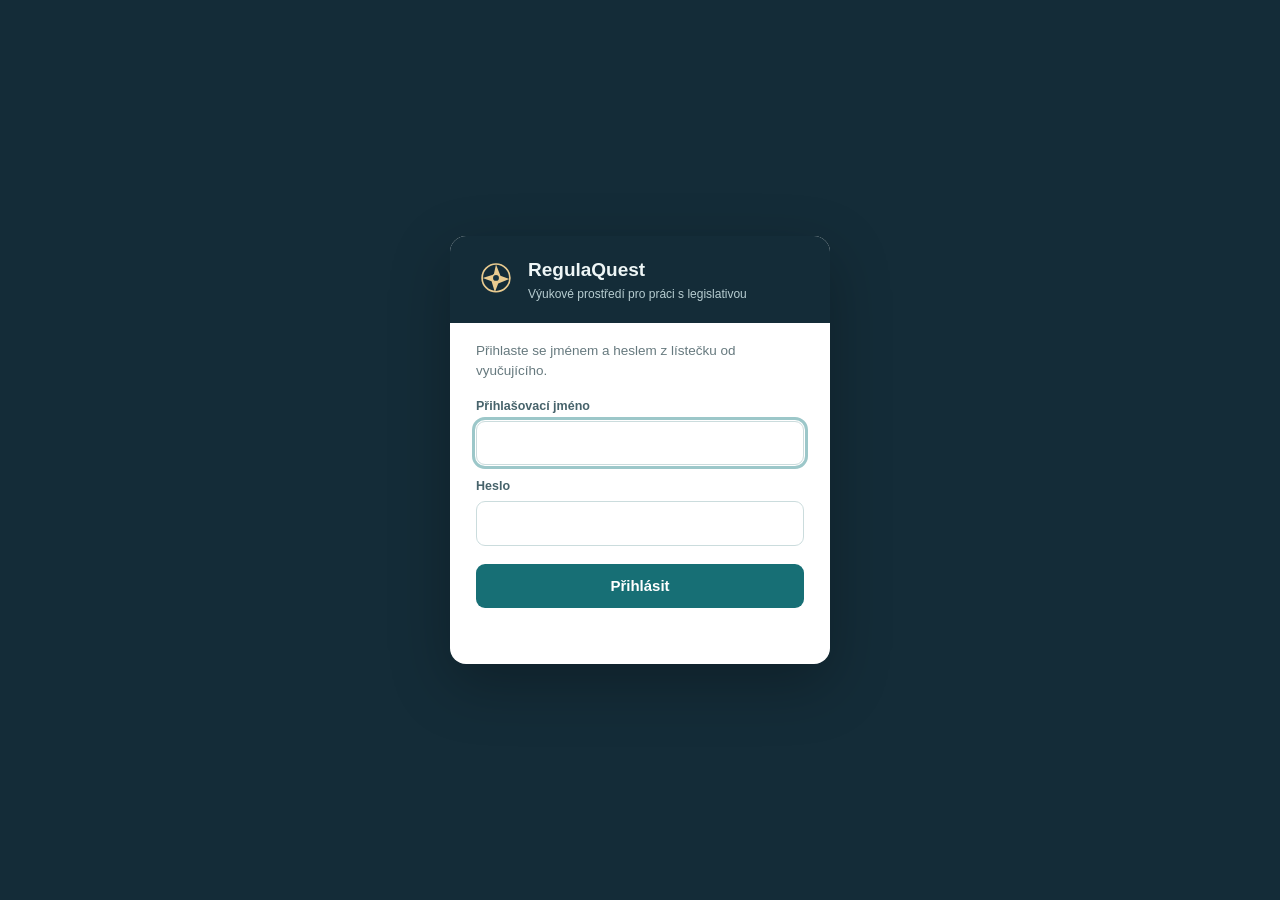
==== commit d8790b66: "0.35.2 Studentská část: nový podnázev, „aplikace“ místo „čtečka“ Co-Authored-By: Claude Opus 5.5 <no" ====
--- a/web/ctecka/index.html
+++ b/web/ctecka/index.html
@@ -4,12 +4,12 @@
 <meta charset="utf-8">
 <meta name="viewport" content="width=device-width,initial-scale=1">
 <meta name="robots" content="noindex">
-<title>RegulaQuest · Čtečka regulace zdravotnických prostředků</title>
+<title>RegulaQuest · Výukové prostředí pro práci s legislativou</title>
 <link rel="icon" href="data:image/svg+xml,%3Csvg xmlns='http://www.w3.org/2000/svg' viewBox='0 0 36 36'%3E%3Crect width='36' height='36' rx='9' fill='%23142c38'/%3E%3Cpath d='M18 6L21.5 15L30 18L21 21.5L18 30L15 21.5L6 18L15 15Z' fill='%23E9CB90'/%3E%3C/svg%3E">
 <link rel="stylesheet" href="sdilene/prihlaseni.css">
-<link rel="stylesheet" href="sdilene/anotace.css?v=0.32.0">
-<link rel="stylesheet" href="sdilene/snimky.css?v=0.32.0">
-<link rel="stylesheet" href="reader.css?v=0.32.0">
+<link rel="stylesheet" href="sdilene/anotace.css?v=0.35.2">
+<link rel="stylesheet" href="sdilene/snimky.css?v=0.35.2">
+<link rel="stylesheet" href="reader.css?v=0.35.2">
 </head>
 <body>
 <div id="app"><div class="rq-login"></div></div>
@@ -18,17 +18,18 @@
 <header class="top">
  <a class="brand" href="#/" aria-label="RegulaQuest – přehled">
   <svg width="30" height="30" viewBox="0 0 36 36" fill="none" aria-hidden="true"><circle cx="18" cy="17" r="12.5" stroke="#E9CB90" stroke-width="1.5"/><path d="M18 5L22 15L30 18L20 22L17 30L14 20L6 17L16 14Z" fill="#E9CB90"/><circle cx="18" cy="17" r="3.3" fill="#153240" stroke="#E9CB90" stroke-width="1.3"/></svg>
-  <span><strong>RegulaQuest</strong><small>Čtečka regulace zdravotnických prostředků</small></span>
+  <span><strong>RegulaQuest</strong><small>Výukové prostředí pro práci s legislativou</small></span>
  </a>
  <form class="top-search" id="searchForm" role="search"><label class="sr" for="search">Hledat</label>
   <svg width="18" height="18" viewBox="0 0 24 24" fill="none" stroke="currentColor" stroke-width="2" stroke-linecap="round" stroke-linejoin="round" aria-hidden="true"><circle cx="11" cy="11" r="7"/><path d="m20 20-3.5-3.5"/></svg>
-  <input id="search" type="search" placeholder="Hledat v textech a výkladech…" autocomplete="off"></form>
+  <input id="search" type="search" placeholder="Hledat v textech, výkladech, prezentacích…" autocomplete="off"></form>
  <span class="user" id="userName"></span>
- <button class="top-btn" id="helpBtn" type="button" aria-expanded="false" title="Jak čtečka funguje">? Nápověda</button>
+ <a class="top-btn" id="aboutBtn" href="#/o-aplikaci" title="O projektu a aplikaci">O aplikaci</a>
+ <button class="top-btn" id="helpBtn" type="button" aria-expanded="false" title="Jak aplikace funguje">? Nápověda</button>
  <button class="top-btn" id="logoutBtn" type="button">Odhlásit</button>
 </header>
 <div class="draft-banner hidden" id="draftBanner" role="note">Pracovní náhled ze Studia: obsahuje i neověřené texty a neschválené návrhy. Není určeno studentům.</div>
-<div class="mobile-note" id="mobileNote" role="note"><span><strong>Čtečka je určená hlavně pro počítač.</strong> Na telefonu funguje, ale texty se souvislostmi, tabulky a prezentace se lépe čtou na větší obrazovce.</span><button type="button" id="mobileOk">Rozumím</button></div>
+<div class="mobile-note" id="mobileNote" role="note"><span><strong>Aplikace je určená hlavně pro počítač.</strong> Na telefonu funguje, ale texty se souvislostmi, tabulky a prezentace se lépe čtou na větší obrazovce.</span><button type="button" id="mobileOk">Rozumím</button></div>
 <div class="layout" id="layout">
  <nav class="panel nav" id="panelNav" aria-label="Navigace">
   <div class="appnav">
@@ -69,14 +70,16 @@
 <script src="sdilene/supabase.js"></script>
 <script src="sdilene/config.js"></script>
 <script src="sdilene/prihlaseni.js"></script>
-<script src="sdilene/anotace.js?v=0.32.0"></script>
-<script src="sdilene/snimky.js?v=0.32.0"></script>
-<script src="napoveda.js?v=0.32.0"></script>
-<script src="reader.js?v=0.32.0"></script>
-<script src="hledani.js?v=0.32.0"></script>
-<script src="aktuality.js?v=0.32.0"></script>
-<script src="pripady.js?v=0.32.0"></script>
-<script src="odkazy.js?v=0.32.0"></script>
-<script src="prezentace.js?v=0.32.0"></script>
+<script src="sdilene/anotace.js?v=0.35.2"></script>
+<script src="sdilene/snimky.js?v=0.35.2"></script>
+<script src="napoveda.js?v=0.35.2"></script>
+<script src="reader.js?v=0.35.2"></script>
+<script src="hledani.js?v=0.35.2"></script>
+<script src="aktuality.js?v=0.35.2"></script>
+<script src="pripady.js?v=0.35.2"></script>
+<script src="odkazy.js?v=0.35.2"></script>
+<script src="prezentace.js?v=0.35.2"></script>
+<script src="vyuziti.js?v=0.35.2"></script>
+<script src="oaplikaci.js?v=0.35.2"></script>
 </body>
 </html>
--- a/web/ctecka/reader.css
+++ b/web/ctecka/reader.css
@@ -570,3 +570,32 @@
  .mobile-note span{flex:1}
  .mobile-note button{flex:none;border:1px solid #d9bd85;background:#fff;color:#4d3a12;border-radius:8px;padding:6px 10px;font:inherit;font-weight:700;cursor:pointer}
 }
+
+/* Pojem ve snímku */
+.pv-stage .rq-term{ cursor:pointer; border-bottom:.08em dotted currentColor; }
+.pv-stage .rq-term:hover{ color:inherit; border-bottom-style:solid; }
+.pv-term{ position:absolute; left:12px; right:12px; bottom:12px; z-index:5; max-height:45%; overflow:auto; background:var(--surface,#fff); border:1px solid var(--line,#d8dee8); border-left:4px solid var(--accent,#1d4ed8); border-radius:8px; box-shadow:0 6px 24px rgba(0,0,0,.18); padding:10px 36px 10px 14px; font-size:14px; line-height:1.5; }
+.pv-term .h{ font-weight:600; margin-bottom:4px; }
+.pv-term .x{ position:absolute; top:6px; right:8px; border:0; background:none; font-size:20px; cursor:pointer; color:inherit; }
+
+/* Připomínky pro redakci */
+.fb-line{margin:4px 0 10px;text-align:right}
+.fb-btn{border:0;background:none;color:var(--muted,#5b6b73);font:inherit;font-size:12.5px;cursor:pointer;padding:2px 4px;border-radius:6px}
+.fb-btn:hover{color:var(--accent,#1d7d83);background:var(--soft,#eef4f4)}
+.fb-overlay{position:fixed;inset:0;background:rgba(10,25,35,.45);z-index:1000;display:flex;align-items:center;justify-content:center;padding:16px}
+.fb-dlg{background:#fff;border-radius:12px;max-width:520px;width:100%;padding:20px 22px;box-shadow:0 20px 50px rgba(0,0,0,.25)}
+.fb-dlg h2{margin:0 0 4px;font-size:19px}
+.fb-target{color:var(--muted,#5b6b73);font-size:13px;margin-bottom:12px}
+.fb-kinds{display:flex;gap:16px;margin-bottom:10px;font-size:14px}
+.fb-dlg textarea{width:100%;box-sizing:border-box;font:inherit;font-size:14px;padding:8px 10px;border:1px solid #cfd8dc;border-radius:8px}
+.fb-note{font-size:12.5px;color:var(--muted,#5b6b73);margin:8px 0 14px}
+.fb-actions{display:flex;justify-content:flex-end;gap:8px}
+
+/* O aplikaci */
+a.top-btn{text-decoration:none;display:inline-flex;align-items:center}
+.about{max-width:760px}
+.about h2{font-size:19px;margin:26px 0 8px}
+.about p,.about li{line-height:1.6}
+.about ul{padding-left:20px}
+.about li{margin-bottom:6px}
+.about-foot{margin-top:28px;padding-top:14px;border-top:1px solid var(--line,#dde3ec);display:flex;flex-direction:column;gap:2px;font-size:14px;color:var(--muted,#5b6b73)}
